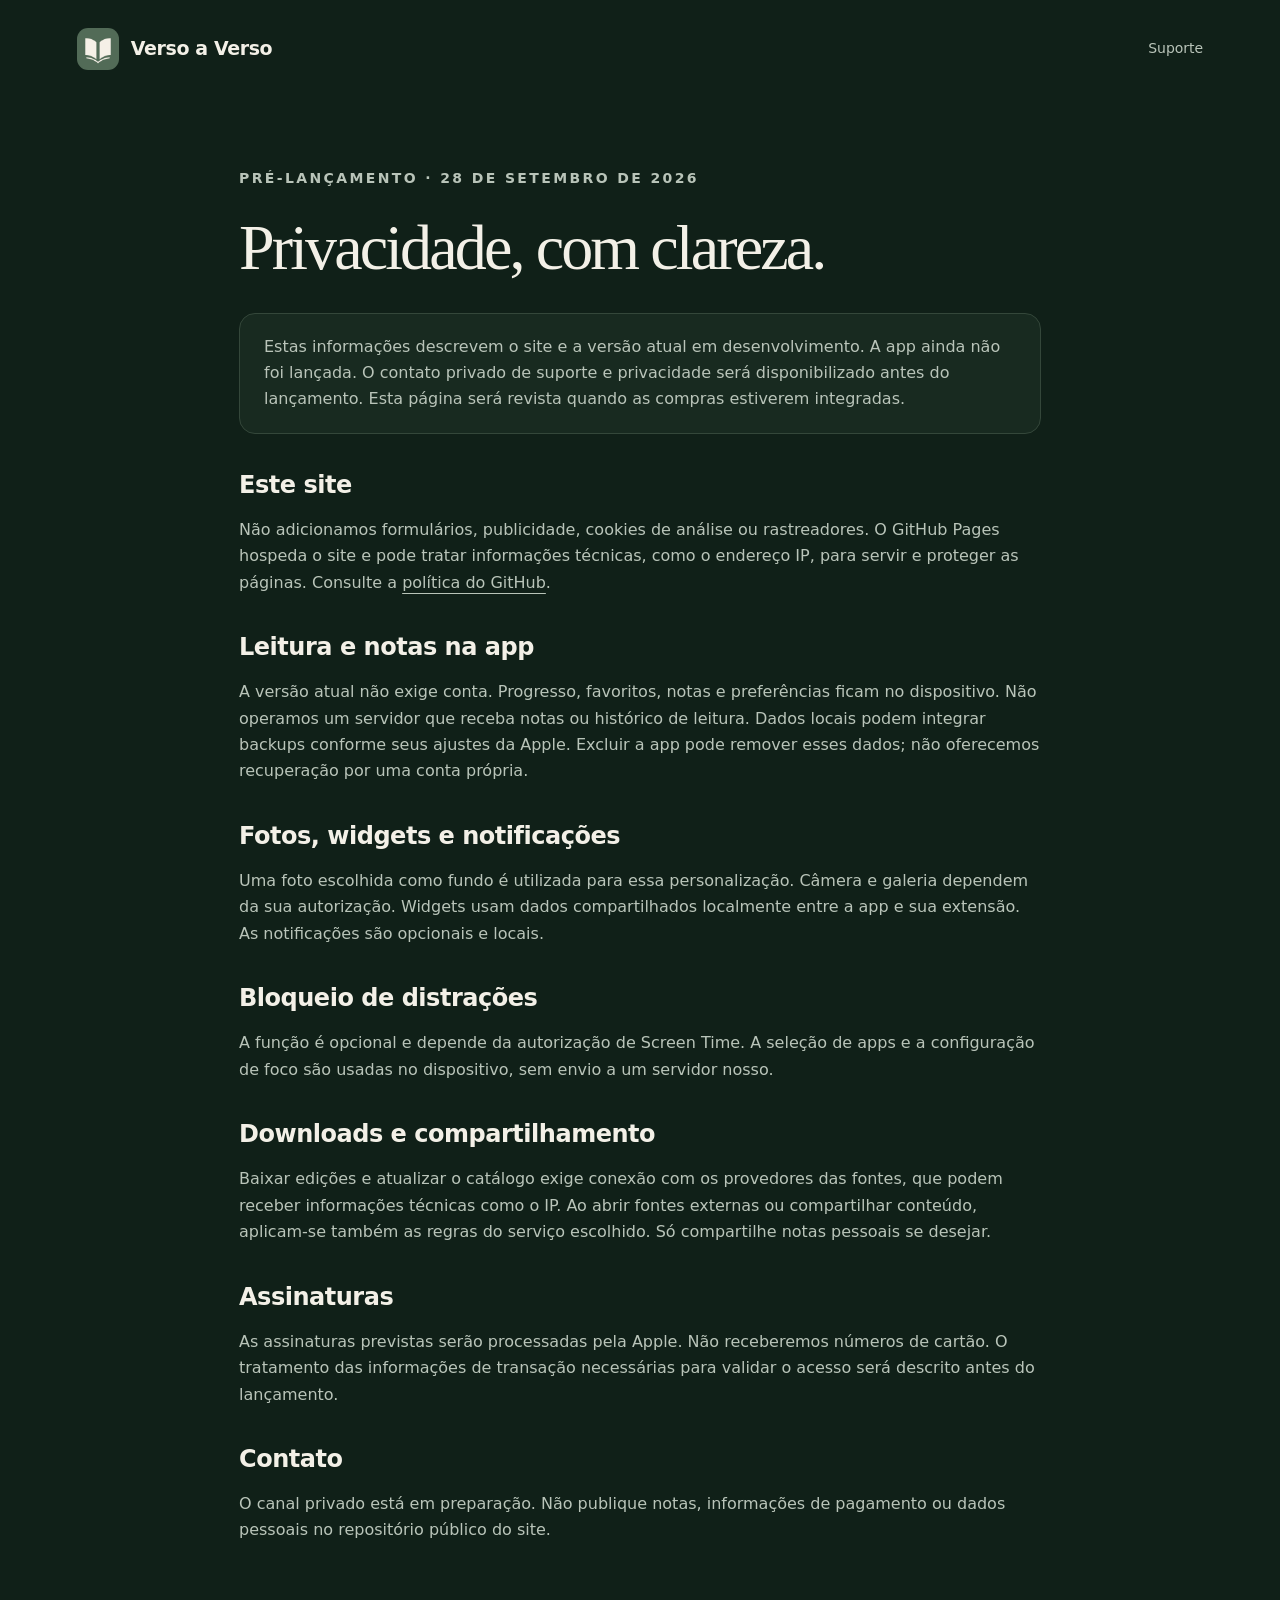
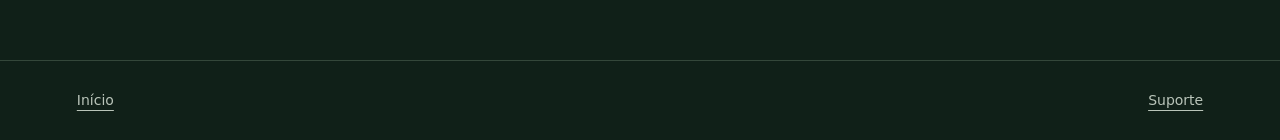
==== privacidade.html @ a7a3ca8c "Publish branded pre-launch website and information pages" ====
<!doctype html><html lang="pt-BR"><head><meta charset="utf-8"><meta name="viewport" content="width=device-width,initial-scale=1"><title>Privacidade — Verso a Verso</title><link rel="icon" href="icon.png"><link rel="stylesheet" href="styles.css"></head><body><header><a class="brand" href="./"><img src="icon.png" alt="" width="42" height="42">Verso a Verso</a><nav><a href="suporte.html">Suporte</a></nav></header><main class="document"><p class="eyebrow">Pré-lançamento · 28 de setembro de 2026</p><h1>Privacidade, com clareza.</h1><p class="notice">Estas informações descrevem o site e a versão atual em desenvolvimento. A app ainda não foi lançada. O contato privado de suporte e privacidade será disponibilizado antes do lançamento. Esta página será revista quando as compras estiverem integradas.</p><h2>Este site</h2><p>Não adicionamos formulários, publicidade, cookies de análise ou rastreadores. O GitHub Pages hospeda o site e pode tratar informações técnicas, como o endereço IP, para servir e proteger as páginas. Consulte a <a href="https://docs.github.com/en/site-policy/privacy-policies/github-general-privacy-statement">política do GitHub</a>.</p><h2>Leitura e notas na app</h2><p>A versão atual não exige conta. Progresso, favoritos, notas e preferências ficam no dispositivo. Não operamos um servidor que receba notas ou histórico de leitura. Dados locais podem integrar backups conforme seus ajustes da Apple. Excluir a app pode remover esses dados; não oferecemos recuperação por uma conta própria.</p><h2>Fotos, widgets e notificações</h2><p>Uma foto escolhida como fundo é utilizada para essa personalização. Câmera e galeria dependem da sua autorização. Widgets usam dados compartilhados localmente entre a app e sua extensão. As notificações são opcionais e locais.</p><h2>Bloqueio de distrações</h2><p>A função é opcional e depende da autorização de Screen Time. A seleção de apps e a configuração de foco são usadas no dispositivo, sem envio a um servidor nosso.</p><h2>Downloads e compartilhamento</h2><p>Baixar edições e atualizar o catálogo exige conexão com os provedores das fontes, que podem receber informações técnicas como o IP. Ao abrir fontes externas ou compartilhar conteúdo, aplicam-se também as regras do serviço escolhido. Só compartilhe notas pessoais se desejar.</p><h2>Assinaturas</h2><p>As assinaturas previstas serão processadas pela Apple. Não receberemos números de cartão. O tratamento das informações de transação necessárias para validar o acesso será descrito antes do lançamento.</p><h2>Contato</h2><p>O canal privado está em preparação. Não publique notas, informações de pagamento ou dados pessoais no repositório público do site.</p></main><footer><a href="./">Início</a><a href="suporte.html">Suporte</a></footer></body></html>
---- styles.css ----
:root{color-scheme:dark;--bg:#102018;--panel:#182a20;--ink:#f3f0e7;--muted:#b9c4b9;--line:#34473a;--accent:#d8cfaa}*{box-sizing:border-box}html{scroll-behavior:smooth}body{margin:0;background:var(--bg);color:var(--ink);font-family:system-ui,-apple-system,sans-serif;line-height:1.65;font-size:16px}a{color:inherit;text-underline-offset:5px}a:focus-visible{outline:3px solid var(--accent);outline-offset:6px}header,footer{max-width:1280px;margin:auto;padding:28px 6%;display:flex;align-items:center;justify-content:space-between;gap:24px}.brand{display:flex;align-items:center;gap:12px;text-decoration:none;font-weight:650;font-size:19px;letter-spacing:-.4px}.brand img{border-radius:11px}nav{display:flex;gap:28px;flex-wrap:wrap}nav a{font-size:14px;text-decoration:none;color:var(--muted)}nav a:hover{color:var(--ink)}.skip{position:absolute;left:12px;top:-90px;background:var(--ink);color:var(--bg);padding:12px;z-index:5}.skip:focus{top:12px}.hero{max-width:1280px;margin:auto;padding:60px 6% 100px;display:grid;grid-template-columns:1.2fr 1fr;gap:70px;align-items:center}h1,h2,h3{font-family:Georgia,serif;font-weight:400;line-height:1.07;letter-spacing:-.045em}h1{font-size:clamp(54px,6.7vw,94px);margin:24px 0 30px}h2{font-size:clamp(40px,5vw,66px);margin:18px 0 46px}h3{font-size:28px;letter-spacing:-.025em;margin:20px 0 16px}.eyebrow{font-size:14px;letter-spacing:.17em;text-transform:uppercase;color:var(--accent);font-weight:650}.lead{font-size:21px;line-height:1.7;color:var(--muted);max-width:550px}.badge{display:inline-block;margin:20px 0 12px;border:1px solid #73846b;padding:12px 20px;border-radius:999px;color:var(--accent);font-size:15px}.small,figcaption{font-size:14px;color:var(--muted)}figure{margin:0;text-align:center}.screen{display:block;width:min(300px,100%);height:auto;margin:auto;border-radius:38px;box-shadow:0 30px 70px #0005;border:1px solid #617060}figcaption{margin-top:20px}.experience{padding:85px max(6%,calc((100% - 1128px)/2));background:var(--panel);border-block:1px solid var(--line)}.features{display:grid;grid-template-columns:repeat(3,1fr);gap:42px}.features article{border-top:1px solid #6e7c60;padding-top:24px}.features p,.closing p{color:var(--muted)}.features span{font-size:14px;color:var(--accent)}.closing{max-width:800px;margin:auto;padding:100px 24px;text-align:center}.closing h2{margin-bottom:28px}.closing p{max-width:600px;margin:20px auto}footer{border-top:1px solid var(--line);font-size:14px;color:var(--muted)}.document{max-width:850px;padding:55px 24px 100px;margin:auto}.document h1{font-size:clamp(42px,6vw,64px)}.document h2{font-family:system-ui,sans-serif;font-size:24px;font-weight:650;letter-spacing:-.02em;margin:36px 0 12px;line-height:1.3}.document p,.document li{color:var(--muted)}.notice{padding:20px 24px;background:var(--panel);border:1px solid var(--line);border-radius:16px}.button{display:inline-block;padding:12px 20px;border:1px solid var(--accent);border-radius:10px;text-decoration:none}@media(max-width:760px){header,footer{padding:22px 6%;align-items:flex-start}.hero{grid-template-columns:1fr;padding-top:35px;gap:44px}.hero h1{font-size:clamp(46px,10vw,70px)}.lead{font-size:19px}.screen{width:260px}.features{grid-template-columns:1fr;gap:30px}.experience{padding:65px 6%}.closing{padding:70px 6%}footer{flex-direction:column}header nav{gap:16px}.brand{font-size:16px}.brand img{width:34px;height:34px}}@media(prefers-reduced-motion:reduce){html{scroll-behavior:auto}}
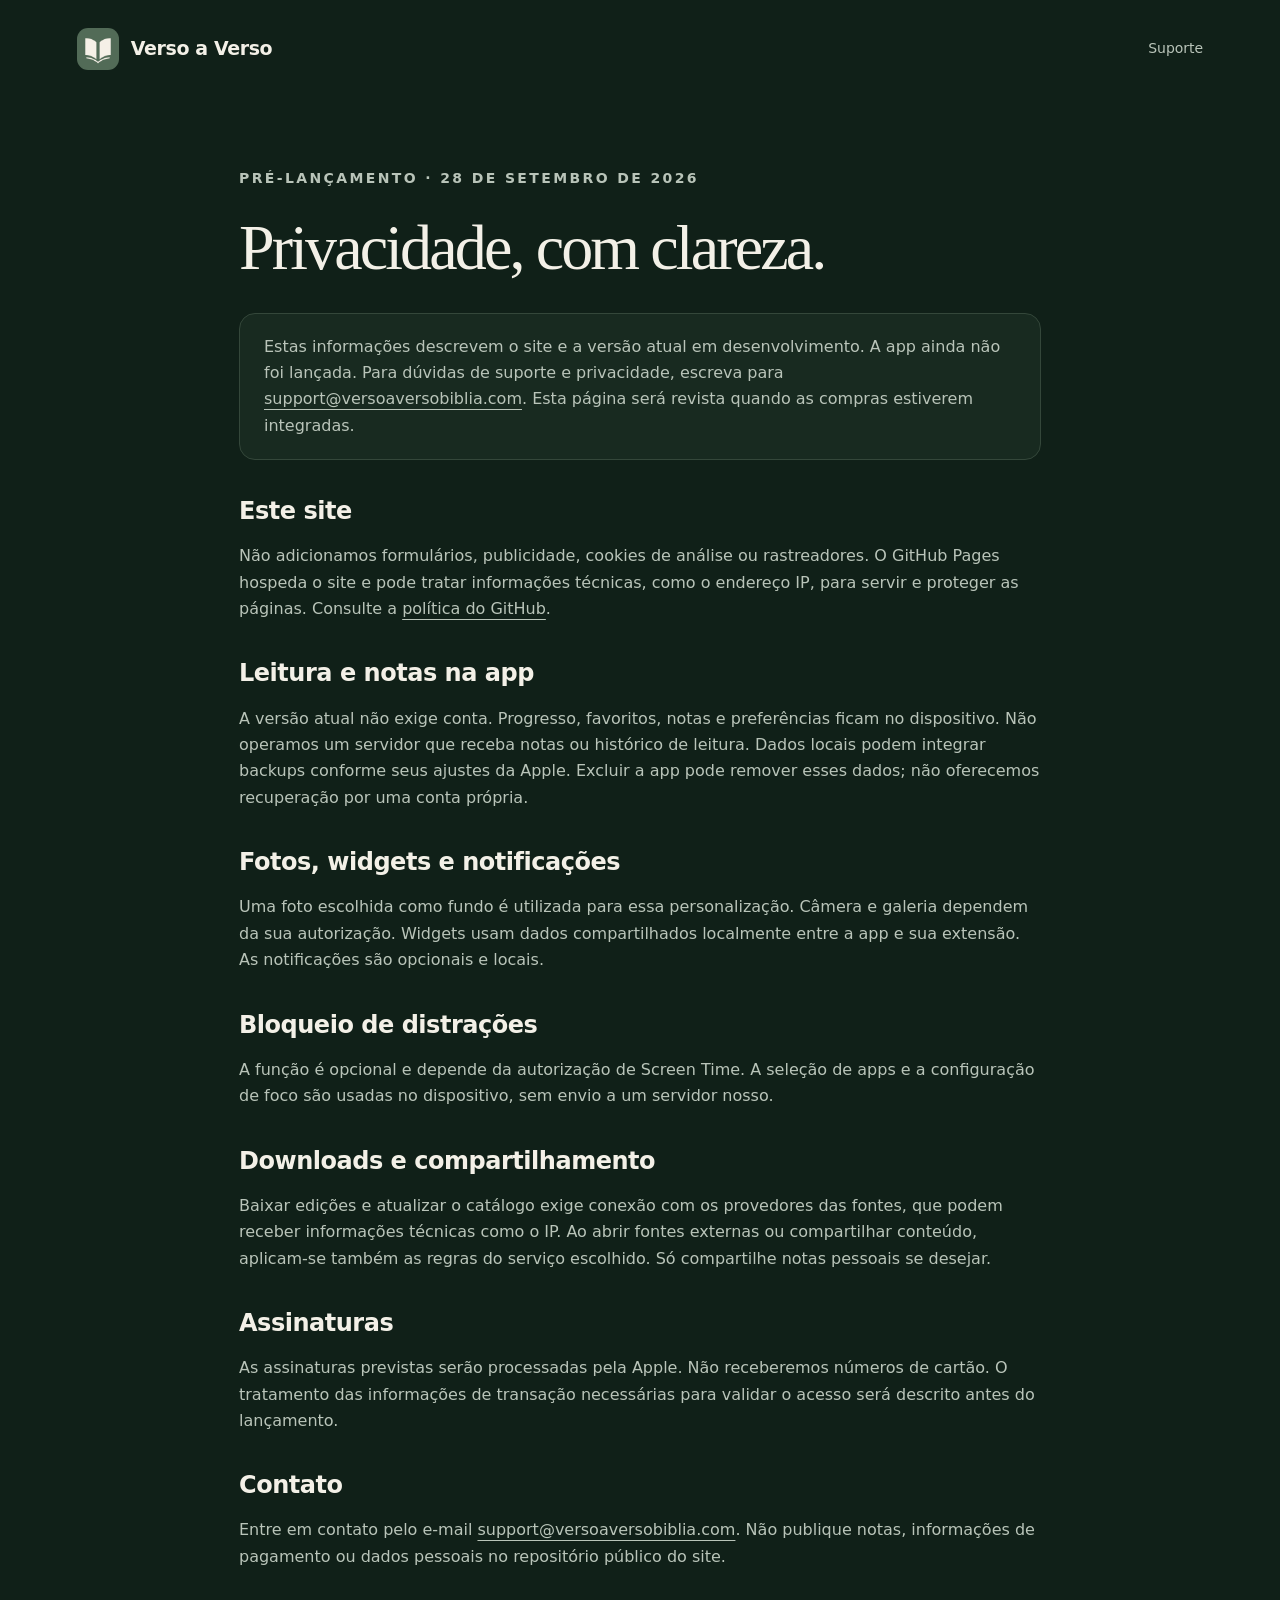
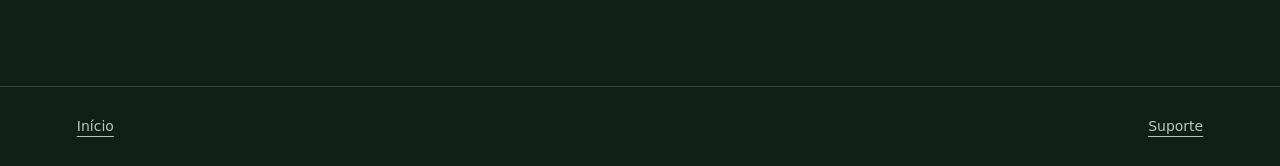
==== commit 96336e68: "Publish verified support email" ====
--- a/privacidade.html
+++ b/privacidade.html
@@ -1 +1 @@
-<!doctype html><html lang="pt-BR"><head><meta charset="utf-8"><meta name="viewport" content="width=device-width,initial-scale=1"><title>Privacidade — Verso a Verso</title><link rel="icon" href="icon.png"><link rel="stylesheet" href="styles.css"></head><body><header><a class="brand" href="./"><img src="icon.png" alt="" width="42" height="42">Verso a Verso</a><nav><a href="suporte.html">Suporte</a></nav></header><main class="document"><p class="eyebrow">Pré-lançamento · 28 de setembro de 2026</p><h1>Privacidade, com clareza.</h1><p class="notice">Estas informações descrevem o site e a versão atual em desenvolvimento. A app ainda não foi lançada. O contato privado de suporte e privacidade será disponibilizado antes do lançamento. Esta página será revista quando as compras estiverem integradas.</p><h2>Este site</h2><p>Não adicionamos formulários, publicidade, cookies de análise ou rastreadores. O GitHub Pages hospeda o site e pode tratar informações técnicas, como o endereço IP, para servir e proteger as páginas. Consulte a <a href="https://docs.github.com/en/site-policy/privacy-policies/github-general-privacy-statement">política do GitHub</a>.</p><h2>Leitura e notas na app</h2><p>A versão atual não exige conta. Progresso, favoritos, notas e preferências ficam no dispositivo. Não operamos um servidor que receba notas ou histórico de leitura. Dados locais podem integrar backups conforme seus ajustes da Apple. Excluir a app pode remover esses dados; não oferecemos recuperação por uma conta própria.</p><h2>Fotos, widgets e notificações</h2><p>Uma foto escolhida como fundo é utilizada para essa personalização. Câmera e galeria dependem da sua autorização. Widgets usam dados compartilhados localmente entre a app e sua extensão. As notificações são opcionais e locais.</p><h2>Bloqueio de distrações</h2><p>A função é opcional e depende da autorização de Screen Time. A seleção de apps e a configuração de foco são usadas no dispositivo, sem envio a um servidor nosso.</p><h2>Downloads e compartilhamento</h2><p>Baixar edições e atualizar o catálogo exige conexão com os provedores das fontes, que podem receber informações técnicas como o IP. Ao abrir fontes externas ou compartilhar conteúdo, aplicam-se também as regras do serviço escolhido. Só compartilhe notas pessoais se desejar.</p><h2>Assinaturas</h2><p>As assinaturas previstas serão processadas pela Apple. Não receberemos números de cartão. O tratamento das informações de transação necessárias para validar o acesso será descrito antes do lançamento.</p><h2>Contato</h2><p>O canal privado está em preparação. Não publique notas, informações de pagamento ou dados pessoais no repositório público do site.</p></main><footer><a href="./">Início</a><a href="suporte.html">Suporte</a></footer></body></html>
+<!doctype html><html lang="pt-BR"><head><meta charset="utf-8"><meta name="viewport" content="width=device-width,initial-scale=1"><title>Privacidade — Verso a Verso</title><link rel="icon" href="icon.png"><link rel="stylesheet" href="styles.css"></head><body><header><a class="brand" href="./"><img src="icon.png" alt="" width="42" height="42">Verso a Verso</a><nav><a href="suporte.html">Suporte</a></nav></header><main class="document"><p class="eyebrow">Pré-lançamento · 28 de setembro de 2026</p><h1>Privacidade, com clareza.</h1><p class="notice">Estas informações descrevem o site e a versão atual em desenvolvimento. A app ainda não foi lançada. Para dúvidas de suporte e privacidade, escreva para <a href="mailto:support@versoaversobiblia.com">support@versoaversobiblia.com</a>. Esta página será revista quando as compras estiverem integradas.</p><h2>Este site</h2><p>Não adicionamos formulários, publicidade, cookies de análise ou rastreadores. O GitHub Pages hospeda o site e pode tratar informações técnicas, como o endereço IP, para servir e proteger as páginas. Consulte a <a href="https://docs.github.com/en/site-policy/privacy-policies/github-general-privacy-statement">política do GitHub</a>.</p><h2>Leitura e notas na app</h2><p>A versão atual não exige conta. Progresso, favoritos, notas e preferências ficam no dispositivo. Não operamos um servidor que receba notas ou histórico de leitura. Dados locais podem integrar backups conforme seus ajustes da Apple. Excluir a app pode remover esses dados; não oferecemos recuperação por uma conta própria.</p><h2>Fotos, widgets e notificações</h2><p>Uma foto escolhida como fundo é utilizada para essa personalização. Câmera e galeria dependem da sua autorização. Widgets usam dados compartilhados localmente entre a app e sua extensão. As notificações são opcionais e locais.</p><h2>Bloqueio de distrações</h2><p>A função é opcional e depende da autorização de Screen Time. A seleção de apps e a configuração de foco são usadas no dispositivo, sem envio a um servidor nosso.</p><h2>Downloads e compartilhamento</h2><p>Baixar edições e atualizar o catálogo exige conexão com os provedores das fontes, que podem receber informações técnicas como o IP. Ao abrir fontes externas ou compartilhar conteúdo, aplicam-se também as regras do serviço escolhido. Só compartilhe notas pessoais se desejar.</p><h2>Assinaturas</h2><p>As assinaturas previstas serão processadas pela Apple. Não receberemos números de cartão. O tratamento das informações de transação necessárias para validar o acesso será descrito antes do lançamento.</p><h2>Contato</h2><p>Entre em contato pelo e-mail <a href="mailto:support@versoaversobiblia.com">support@versoaversobiblia.com</a>. Não publique notas, informações de pagamento ou dados pessoais no repositório público do site.</p></main><footer><a href="./">Início</a><a href="suporte.html">Suporte</a></footer></body></html>
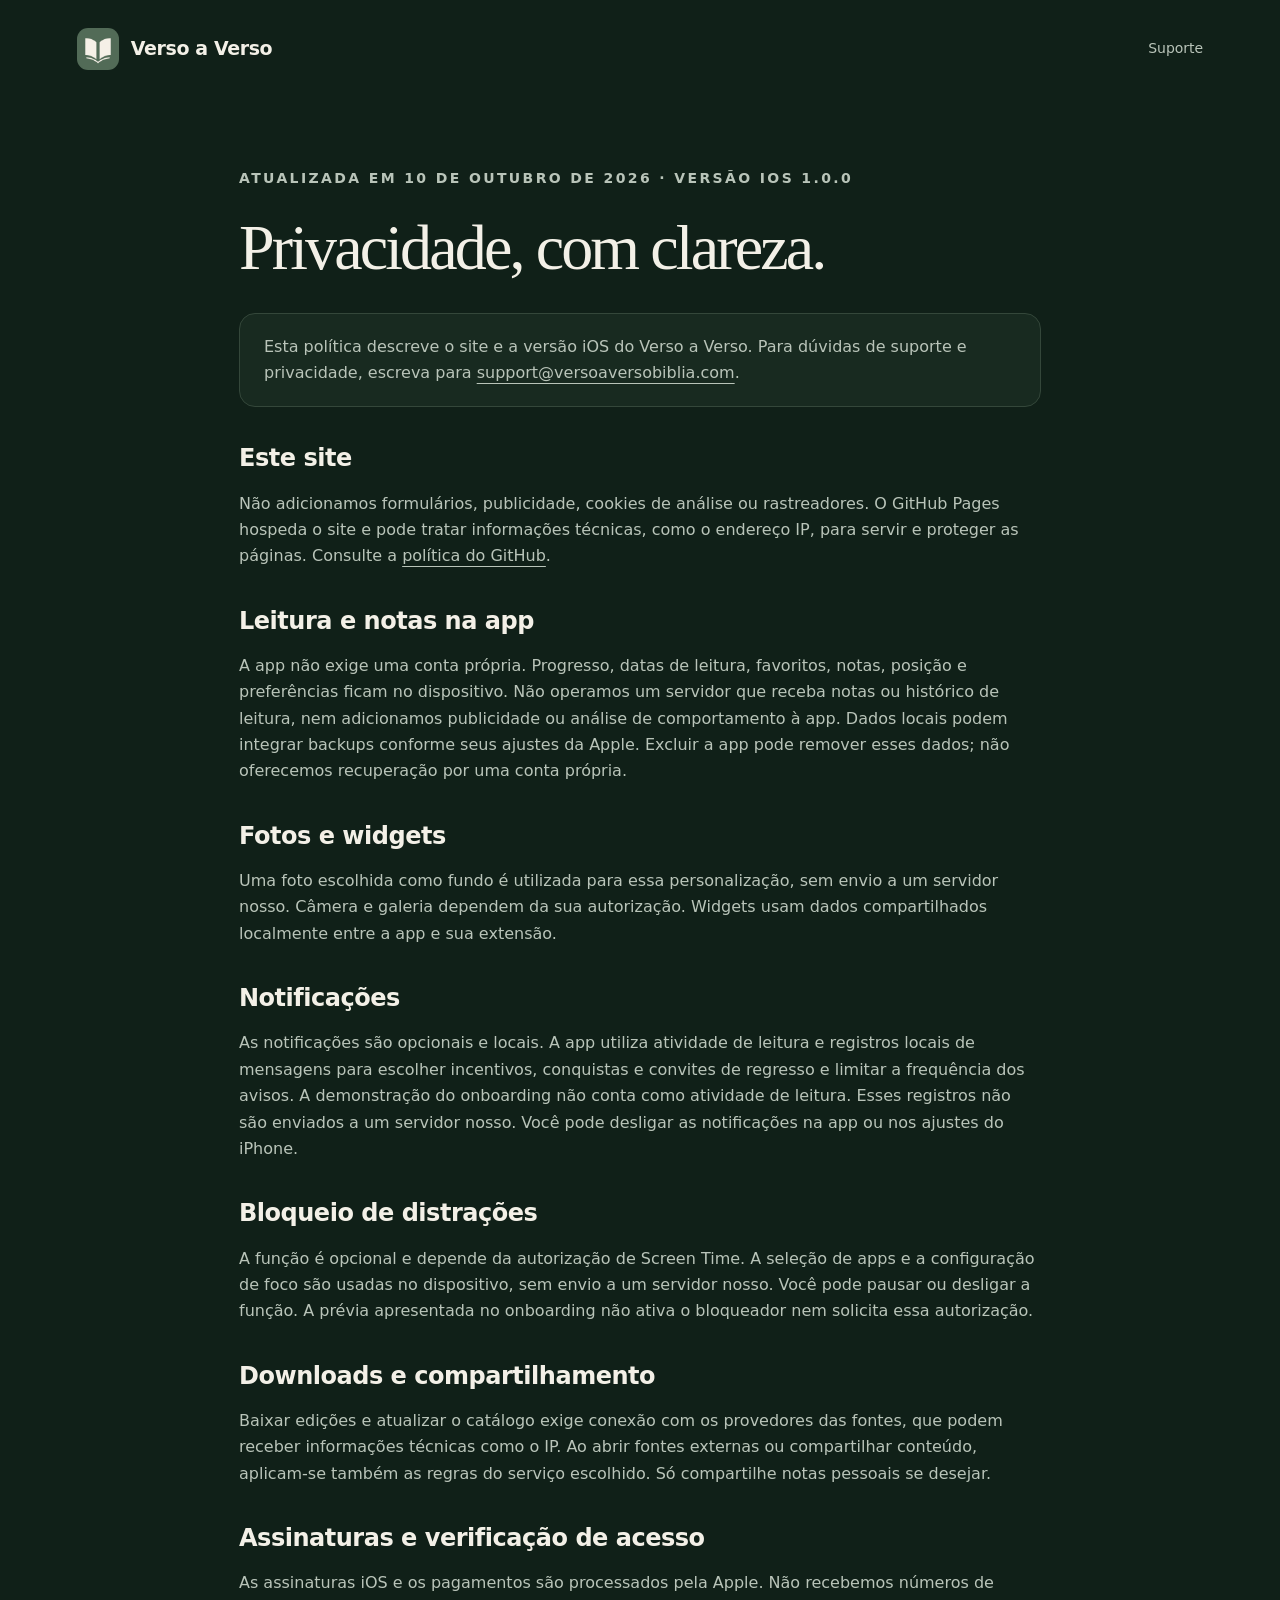
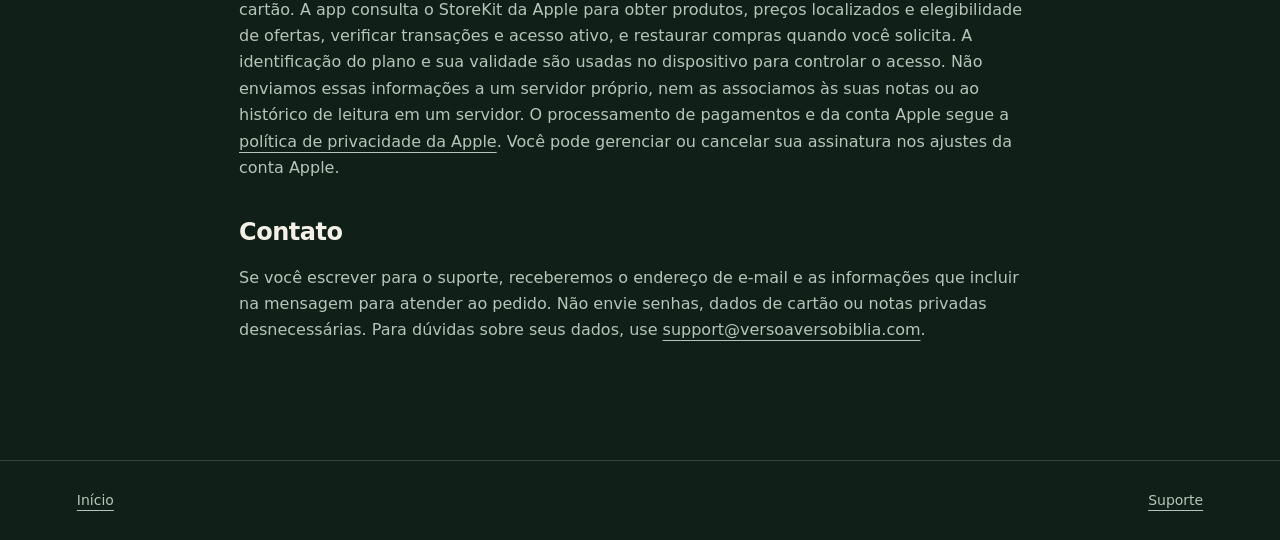
==== commit 30d29a61: "Update iOS launch privacy policy for StoreKit and local reminders" ====
--- a/privacidade.html
+++ b/privacidade.html
@@ -1 +1,28 @@
-<!doctype html><html lang="pt-BR"><head><meta charset="utf-8"><meta name="viewport" content="width=device-width,initial-scale=1"><title>Privacidade — Verso a Verso</title><link rel="icon" href="icon.png"><link rel="stylesheet" href="styles.css"></head><body><header><a class="brand" href="./"><img src="icon.png" alt="" width="42" height="42">Verso a Verso</a><nav><a href="suporte.html">Suporte</a></nav></header><main class="document"><p class="eyebrow">Pré-lançamento · 28 de setembro de 2026</p><h1>Privacidade, com clareza.</h1><p class="notice">Estas informações descrevem o site e a versão atual em desenvolvimento. A app ainda não foi lançada. Para dúvidas de suporte e privacidade, escreva para <a href="mailto:support@versoaversobiblia.com">support@versoaversobiblia.com</a>. Esta página será revista quando as compras estiverem integradas.</p><h2>Este site</h2><p>Não adicionamos formulários, publicidade, cookies de análise ou rastreadores. O GitHub Pages hospeda o site e pode tratar informações técnicas, como o endereço IP, para servir e proteger as páginas. Consulte a <a href="https://docs.github.com/en/site-policy/privacy-policies/github-general-privacy-statement">política do GitHub</a>.</p><h2>Leitura e notas na app</h2><p>A versão atual não exige conta. Progresso, favoritos, notas e preferências ficam no dispositivo. Não operamos um servidor que receba notas ou histórico de leitura. Dados locais podem integrar backups conforme seus ajustes da Apple. Excluir a app pode remover esses dados; não oferecemos recuperação por uma conta própria.</p><h2>Fotos, widgets e notificações</h2><p>Uma foto escolhida como fundo é utilizada para essa personalização. Câmera e galeria dependem da sua autorização. Widgets usam dados compartilhados localmente entre a app e sua extensão. As notificações são opcionais e locais.</p><h2>Bloqueio de distrações</h2><p>A função é opcional e depende da autorização de Screen Time. A seleção de apps e a configuração de foco são usadas no dispositivo, sem envio a um servidor nosso.</p><h2>Downloads e compartilhamento</h2><p>Baixar edições e atualizar o catálogo exige conexão com os provedores das fontes, que podem receber informações técnicas como o IP. Ao abrir fontes externas ou compartilhar conteúdo, aplicam-se também as regras do serviço escolhido. Só compartilhe notas pessoais se desejar.</p><h2>Assinaturas</h2><p>As assinaturas previstas serão processadas pela Apple. Não receberemos números de cartão. O tratamento das informações de transação necessárias para validar o acesso será descrito antes do lançamento.</p><h2>Contato</h2><p>Entre em contato pelo e-mail <a href="mailto:support@versoaversobiblia.com">support@versoaversobiblia.com</a>. Não publique notas, informações de pagamento ou dados pessoais no repositório público do site.</p></main><footer><a href="./">Início</a><a href="suporte.html">Suporte</a></footer></body></html>
+<!doctype html>
+<html lang="pt-BR">
+<head><meta charset="utf-8"><meta name="viewport" content="width=device-width,initial-scale=1"><title>Privacidade — Verso a Verso</title><link rel="icon" href="icon.png"><link rel="stylesheet" href="styles.css"></head>
+<body>
+<header><a class="brand" href="./"><img src="icon.png" alt="" width="42" height="42">Verso a Verso</a><nav><a href="suporte.html">Suporte</a></nav></header>
+<main class="document">
+<p class="eyebrow">Atualizada em 10 de outubro de 2026 · Versão iOS 1.0.0</p>
+<h1>Privacidade, com clareza.</h1>
+<p class="notice">Esta política descreve o site e a versão iOS do Verso a Verso. Para dúvidas de suporte e privacidade, escreva para <a href="mailto:support@versoaversobiblia.com">support@versoaversobiblia.com</a>.</p>
+<h2>Este site</h2>
+<p>Não adicionamos formulários, publicidade, cookies de análise ou rastreadores. O GitHub Pages hospeda o site e pode tratar informações técnicas, como o endereço IP, para servir e proteger as páginas. Consulte a <a href="https://docs.github.com/en/site-policy/privacy-policies/github-general-privacy-statement">política do GitHub</a>.</p>
+<h2>Leitura e notas na app</h2>
+<p>A app não exige uma conta própria. Progresso, datas de leitura, favoritos, notas, posição e preferências ficam no dispositivo. Não operamos um servidor que receba notas ou histórico de leitura, nem adicionamos publicidade ou análise de comportamento à app. Dados locais podem integrar backups conforme seus ajustes da Apple. Excluir a app pode remover esses dados; não oferecemos recuperação por uma conta própria.</p>
+<h2>Fotos e widgets</h2>
+<p>Uma foto escolhida como fundo é utilizada para essa personalização, sem envio a um servidor nosso. Câmera e galeria dependem da sua autorização. Widgets usam dados compartilhados localmente entre a app e sua extensão.</p>
+<h2>Notificações</h2>
+<p>As notificações são opcionais e locais. A app utiliza atividade de leitura e registros locais de mensagens para escolher incentivos, conquistas e convites de regresso e limitar a frequência dos avisos. A demonstração do onboarding não conta como atividade de leitura. Esses registros não são enviados a um servidor nosso. Você pode desligar as notificações na app ou nos ajustes do iPhone.</p>
+<h2>Bloqueio de distrações</h2>
+<p>A função é opcional e depende da autorização de Screen Time. A seleção de apps e a configuração de foco são usadas no dispositivo, sem envio a um servidor nosso. Você pode pausar ou desligar a função. A prévia apresentada no onboarding não ativa o bloqueador nem solicita essa autorização.</p>
+<h2>Downloads e compartilhamento</h2>
+<p>Baixar edições e atualizar o catálogo exige conexão com os provedores das fontes, que podem receber informações técnicas como o IP. Ao abrir fontes externas ou compartilhar conteúdo, aplicam-se também as regras do serviço escolhido. Só compartilhe notas pessoais se desejar.</p>
+<h2>Assinaturas e verificação de acesso</h2>
+<p>As assinaturas iOS e os pagamentos são processados pela Apple. Não recebemos números de cartão. A app consulta o StoreKit da Apple para obter produtos, preços localizados e elegibilidade de ofertas, verificar transações e acesso ativo, e restaurar compras quando você solicita. A identificação do plano e sua validade são usadas no dispositivo para controlar o acesso. Não enviamos essas informações a um servidor próprio, nem as associamos às suas notas ou ao histórico de leitura em um servidor. O processamento de pagamentos e da conta Apple segue a <a href="https://www.apple.com/legal/privacy/">política de privacidade da Apple</a>. Você pode gerenciar ou cancelar sua assinatura nos ajustes da conta Apple.</p>
+<h2>Contato</h2>
+<p>Se você escrever para o suporte, receberemos o endereço de e-mail e as informações que incluir na mensagem para atender ao pedido. Não envie senhas, dados de cartão ou notas privadas desnecessárias. Para dúvidas sobre seus dados, use <a href="mailto:support@versoaversobiblia.com">support@versoaversobiblia.com</a>.</p>
+</main>
+<footer><a href="./">Início</a><a href="suporte.html">Suporte</a></footer>
+</body></html>
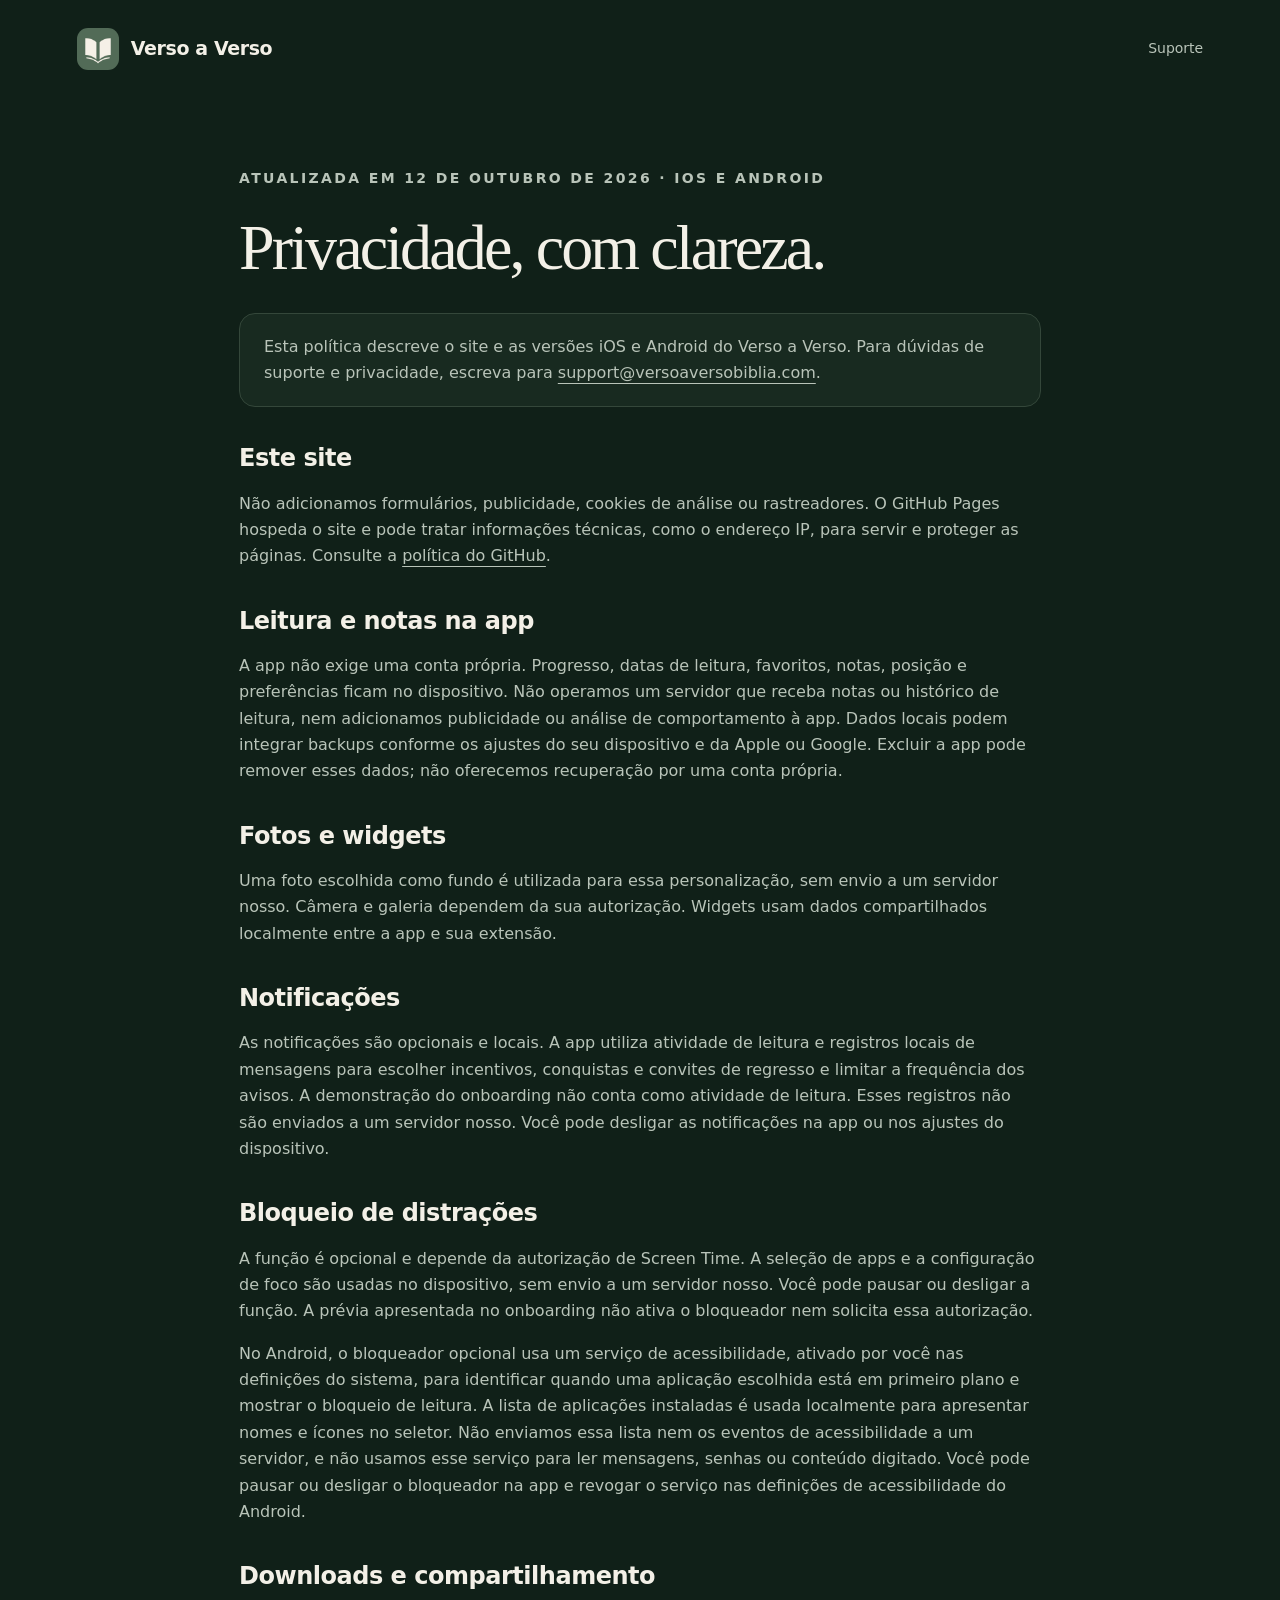
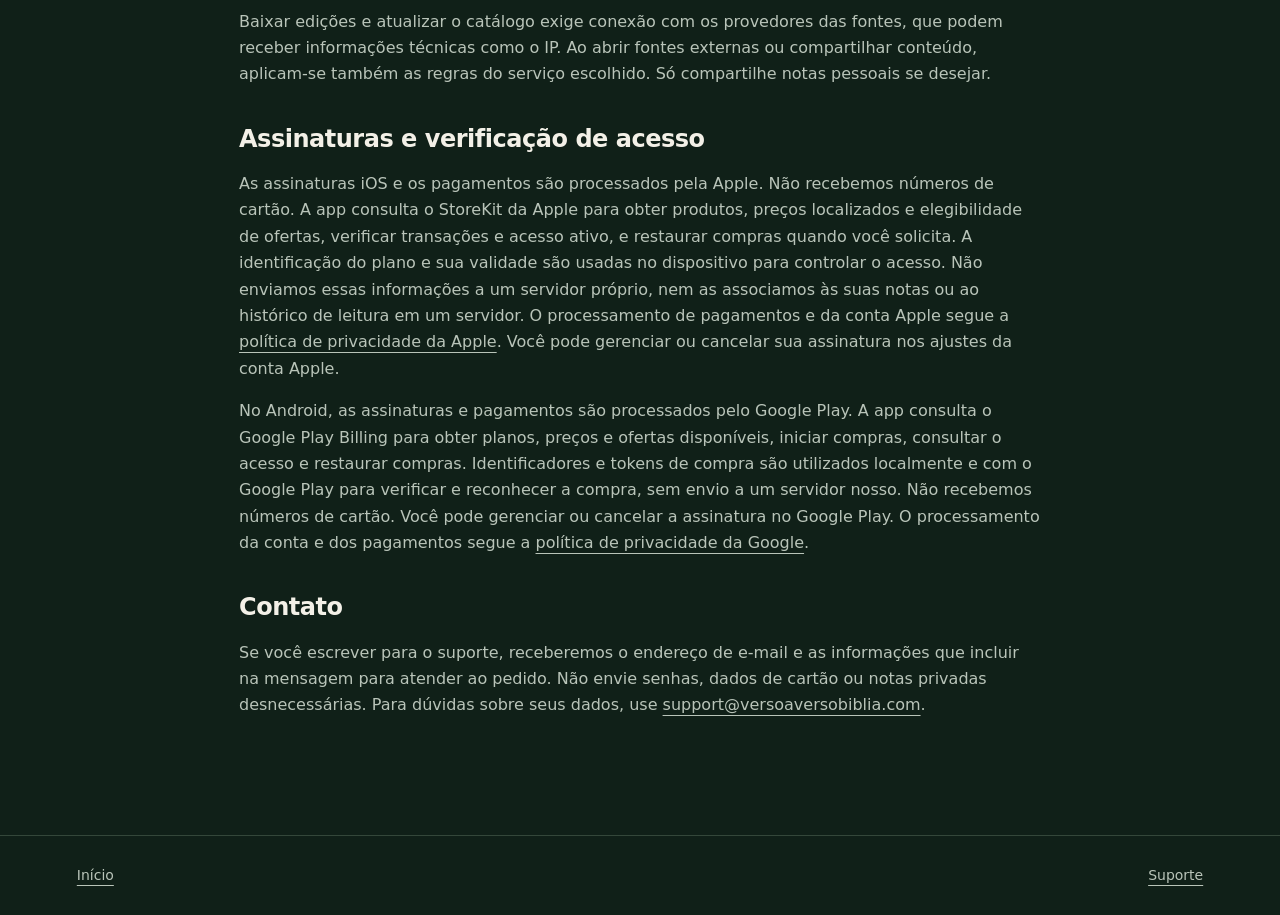
==== commit d453ee80: "Document Android local data, accessibility blocker and Google Play billing" ====
--- a/privacidade.html
+++ b/privacidade.html
@@ -4,23 +4,25 @@
 <body>
 <header><a class="brand" href="./"><img src="icon.png" alt="" width="42" height="42">Verso a Verso</a><nav><a href="suporte.html">Suporte</a></nav></header>
 <main class="document">
-<p class="eyebrow">Atualizada em 10 de outubro de 2026 · Versão iOS 1.0.0</p>
+<p class="eyebrow">Atualizada em 12 de outubro de 2026 · iOS e Android</p>
 <h1>Privacidade, com clareza.</h1>
-<p class="notice">Esta política descreve o site e a versão iOS do Verso a Verso. Para dúvidas de suporte e privacidade, escreva para <a href="mailto:support@versoaversobiblia.com">support@versoaversobiblia.com</a>.</p>
+<p class="notice">Esta política descreve o site e as versões iOS e Android do Verso a Verso. Para dúvidas de suporte e privacidade, escreva para <a href="mailto:support@versoaversobiblia.com">support@versoaversobiblia.com</a>.</p>
 <h2>Este site</h2>
 <p>Não adicionamos formulários, publicidade, cookies de análise ou rastreadores. O GitHub Pages hospeda o site e pode tratar informações técnicas, como o endereço IP, para servir e proteger as páginas. Consulte a <a href="https://docs.github.com/en/site-policy/privacy-policies/github-general-privacy-statement">política do GitHub</a>.</p>
 <h2>Leitura e notas na app</h2>
-<p>A app não exige uma conta própria. Progresso, datas de leitura, favoritos, notas, posição e preferências ficam no dispositivo. Não operamos um servidor que receba notas ou histórico de leitura, nem adicionamos publicidade ou análise de comportamento à app. Dados locais podem integrar backups conforme seus ajustes da Apple. Excluir a app pode remover esses dados; não oferecemos recuperação por uma conta própria.</p>
+<p>A app não exige uma conta própria. Progresso, datas de leitura, favoritos, notas, posição e preferências ficam no dispositivo. Não operamos um servidor que receba notas ou histórico de leitura, nem adicionamos publicidade ou análise de comportamento à app. Dados locais podem integrar backups conforme os ajustes do seu dispositivo e da Apple ou Google. Excluir a app pode remover esses dados; não oferecemos recuperação por uma conta própria.</p>
 <h2>Fotos e widgets</h2>
 <p>Uma foto escolhida como fundo é utilizada para essa personalização, sem envio a um servidor nosso. Câmera e galeria dependem da sua autorização. Widgets usam dados compartilhados localmente entre a app e sua extensão.</p>
 <h2>Notificações</h2>
-<p>As notificações são opcionais e locais. A app utiliza atividade de leitura e registros locais de mensagens para escolher incentivos, conquistas e convites de regresso e limitar a frequência dos avisos. A demonstração do onboarding não conta como atividade de leitura. Esses registros não são enviados a um servidor nosso. Você pode desligar as notificações na app ou nos ajustes do iPhone.</p>
+<p>As notificações são opcionais e locais. A app utiliza atividade de leitura e registros locais de mensagens para escolher incentivos, conquistas e convites de regresso e limitar a frequência dos avisos. A demonstração do onboarding não conta como atividade de leitura. Esses registros não são enviados a um servidor nosso. Você pode desligar as notificações na app ou nos ajustes do dispositivo.</p>
 <h2>Bloqueio de distrações</h2>
 <p>A função é opcional e depende da autorização de Screen Time. A seleção de apps e a configuração de foco são usadas no dispositivo, sem envio a um servidor nosso. Você pode pausar ou desligar a função. A prévia apresentada no onboarding não ativa o bloqueador nem solicita essa autorização.</p>
+<p>No Android, o bloqueador opcional usa um serviço de acessibilidade, ativado por você nas definições do sistema, para identificar quando uma aplicação escolhida está em primeiro plano e mostrar o bloqueio de leitura. A lista de aplicações instaladas é usada localmente para apresentar nomes e ícones no seletor. Não enviamos essa lista nem os eventos de acessibilidade a um servidor, e não usamos esse serviço para ler mensagens, senhas ou conteúdo digitado. Você pode pausar ou desligar o bloqueador na app e revogar o serviço nas definições de acessibilidade do Android.</p>
 <h2>Downloads e compartilhamento</h2>
 <p>Baixar edições e atualizar o catálogo exige conexão com os provedores das fontes, que podem receber informações técnicas como o IP. Ao abrir fontes externas ou compartilhar conteúdo, aplicam-se também as regras do serviço escolhido. Só compartilhe notas pessoais se desejar.</p>
 <h2>Assinaturas e verificação de acesso</h2>
 <p>As assinaturas iOS e os pagamentos são processados pela Apple. Não recebemos números de cartão. A app consulta o StoreKit da Apple para obter produtos, preços localizados e elegibilidade de ofertas, verificar transações e acesso ativo, e restaurar compras quando você solicita. A identificação do plano e sua validade são usadas no dispositivo para controlar o acesso. Não enviamos essas informações a um servidor próprio, nem as associamos às suas notas ou ao histórico de leitura em um servidor. O processamento de pagamentos e da conta Apple segue a <a href="https://www.apple.com/legal/privacy/">política de privacidade da Apple</a>. Você pode gerenciar ou cancelar sua assinatura nos ajustes da conta Apple.</p>
+<p>No Android, as assinaturas e pagamentos são processados pelo Google Play. A app consulta o Google Play Billing para obter planos, preços e ofertas disponíveis, iniciar compras, consultar o acesso e restaurar compras. Identificadores e tokens de compra são utilizados localmente e com o Google Play para verificar e reconhecer a compra, sem envio a um servidor nosso. Não recebemos números de cartão. Você pode gerenciar ou cancelar a assinatura no Google Play. O processamento da conta e dos pagamentos segue a <a href="https://policies.google.com/privacy">política de privacidade da Google</a>.</p>
 <h2>Contato</h2>
 <p>Se você escrever para o suporte, receberemos o endereço de e-mail e as informações que incluir na mensagem para atender ao pedido. Não envie senhas, dados de cartão ou notas privadas desnecessárias. Para dúvidas sobre seus dados, use <a href="mailto:support@versoaversobiblia.com">support@versoaversobiblia.com</a>.</p>
 </main>
